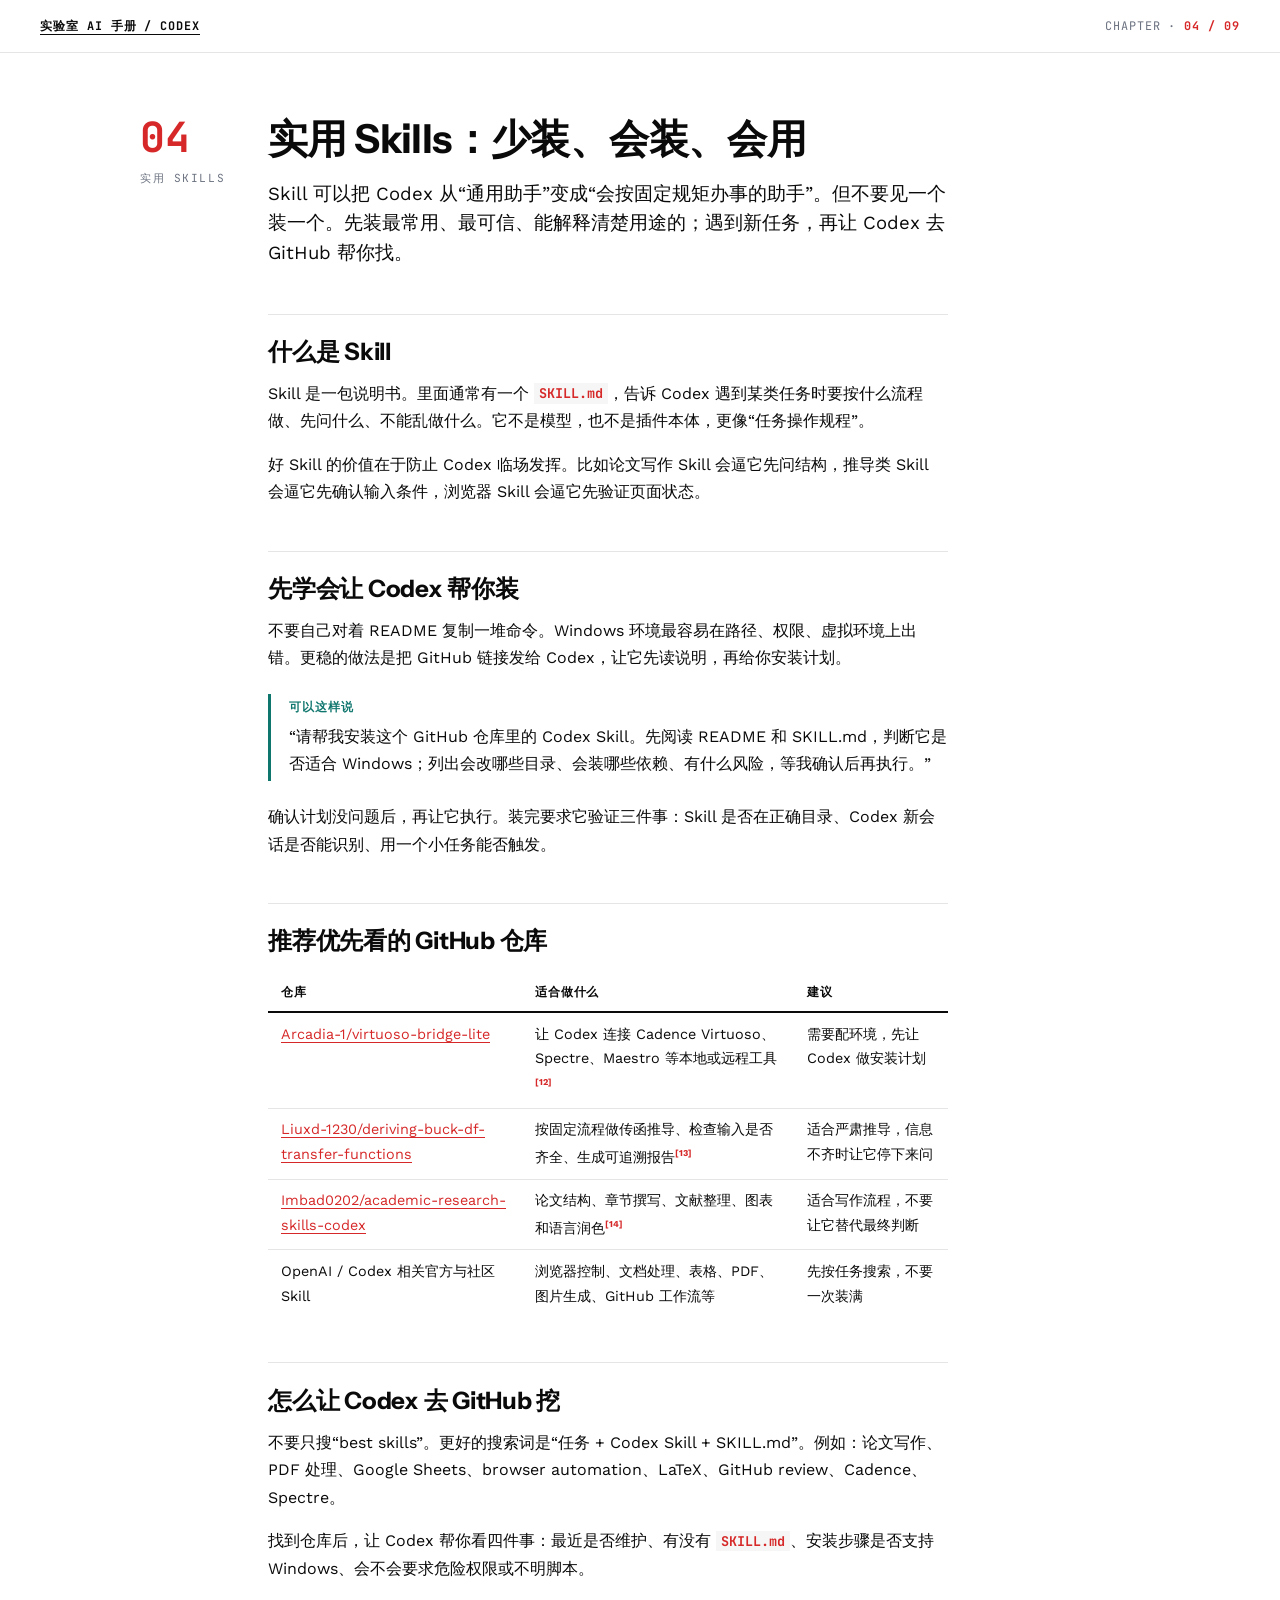
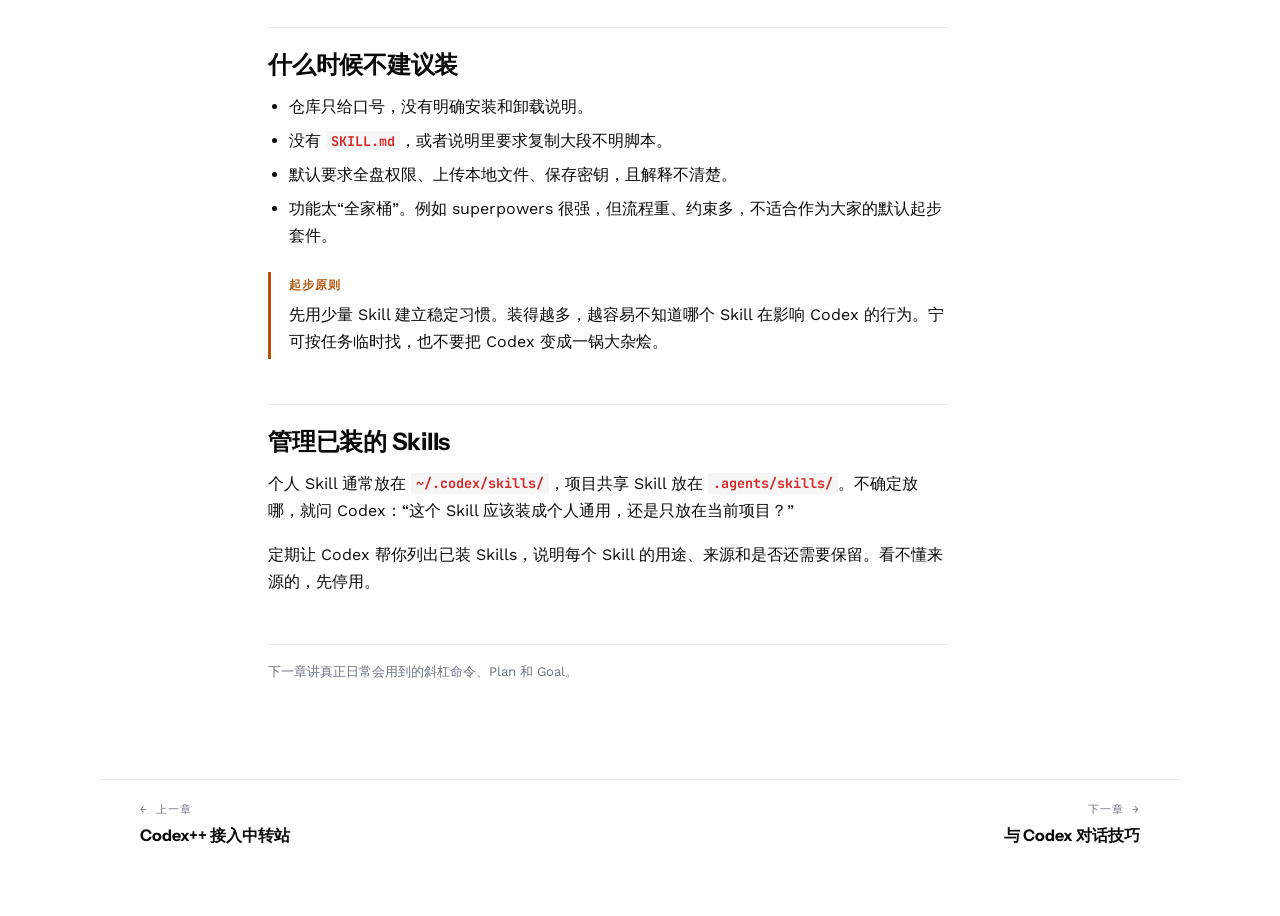
==== 04-skills.html @ 39ea9ee6 "Publish Codex lab manual" ====
<!-- Generated by Trae Work -->
<!DOCTYPE html>
<html lang="zh-CN">
<head>
<meta charset="UTF-8">
<meta name="viewport" content="width=device-width, initial-scale=1.0">
<title>实用 Skills · 实验室 AI 手册</title>
<link rel="stylesheet" href="./_shared/style.css">
</head>
<body>

<div class="topbar">
  <div class="tb-title"><a href="index.html">实验室 AI 手册 / Codex</a></div>
  <div class="tb-meta">Chapter · <b>04 / 09</b></div>
</div>

<div class="page">
  <div class="margin-col">
    <div class="ch-num">04</div>
    <div class="ch-label">实用 Skills</div>
  </div>
  <div class="content">

    <h1>实用 Skills：少装、会装、会用</h1>
    <p class="lead">Skill 可以把 Codex 从“通用助手”变成“会按固定规矩办事的助手”。但不要见一个装一个。先装最常用、最可信、能解释清楚用途的；遇到新任务，再让 Codex 去 GitHub 帮你找。</p>

    <h2>什么是 Skill</h2>
    <p>Skill 是一包说明书。里面通常有一个 <code>SKILL.md</code>，告诉 Codex 遇到某类任务时要按什么流程做、先问什么、不能乱做什么。它不是模型，也不是插件本体，更像“任务操作规程”。</p>
    <p>好 Skill 的价值在于防止 Codex 临场发挥。比如论文写作 Skill 会逼它先问结构，推导类 Skill 会逼它先确认输入条件，浏览器 Skill 会逼它先验证页面状态。</p>

    <h2>先学会让 Codex 帮你装</h2>
    <p>不要自己对着 README 复制一堆命令。Windows 环境最容易在路径、权限、虚拟环境上出错。更稳的做法是把 GitHub 链接发给 Codex，让它先读说明，再给你安装计划。</p>
    <div class="callout tip">
      <span class="cl-label">可以这样说</span>
      <p>“请帮我安装这个 GitHub 仓库里的 Codex Skill。先阅读 README 和 SKILL.md，判断它是否适合 Windows；列出会改哪些目录、会装哪些依赖、有什么风险，等我确认后再执行。”</p>
    </div>
    <p>确认计划没问题后，再让它执行。装完要求它验证三件事：Skill 是否在正确目录、Codex 新会话是否能识别、用一个小任务能否触发。</p>

    <h2>推荐优先看的 GitHub 仓库</h2>
    <div class="table-wrap">
    <table>
    <thead><tr><th>仓库</th><th>适合做什么</th><th>建议</th></tr></thead>
    <tbody>
      <tr><td><a href="https://github.com/Arcadia-1/virtuoso-bridge-lite" target="_blank" rel="noopener">Arcadia-1/virtuoso-bridge-lite</a></td><td>让 Codex 连接 Cadence Virtuoso、Spectre、Maestro 等本地或远程工具<sup><a href="08-troubleshoot.html#cite-12">[12]</a></sup></td><td>需要配环境，先让 Codex 做安装计划</td></tr>
      <tr><td><a href="https://github.com/Liuxd-1230/deriving-buck-df-transfer-functions" target="_blank" rel="noopener">Liuxd-1230/deriving-buck-df-transfer-functions</a></td><td>按固定流程做传函推导、检查输入是否齐全、生成可追溯报告<sup><a href="08-troubleshoot.html#cite-13">[13]</a></sup></td><td>适合严肃推导，信息不齐时让它停下来问</td></tr>
      <tr><td><a href="https://github.com/Imbad0202/academic-research-skills-codex" target="_blank" rel="noopener">Imbad0202/academic-research-skills-codex</a></td><td>论文结构、章节撰写、文献整理、图表和语言润色<sup><a href="08-troubleshoot.html#cite-14">[14]</a></sup></td><td>适合写作流程，不要让它替代最终判断</td></tr>
      <tr><td>OpenAI / Codex 相关官方与社区 Skill</td><td>浏览器控制、文档处理、表格、PDF、图片生成、GitHub 工作流等</td><td>先按任务搜索，不要一次装满</td></tr>
    </tbody>
    </table>
    </div>

    <h2>怎么让 Codex 去 GitHub 挖</h2>
    <p>不要只搜“best skills”。更好的搜索词是“任务 + Codex Skill + SKILL.md”。例如：论文写作、PDF 处理、Google Sheets、browser automation、LaTeX、GitHub review、Cadence、Spectre。</p>
    <p>找到仓库后，让 Codex 帮你看四件事：最近是否维护、有没有 <code>SKILL.md</code>、安装步骤是否支持 Windows、会不会要求危险权限或不明脚本。</p>

    <h2>什么时候不建议装</h2>
    <ul>
      <li>仓库只给口号，没有明确安装和卸载说明。</li>
      <li>没有 <code>SKILL.md</code>，或者说明里要求复制大段不明脚本。</li>
      <li>默认要求全盘权限、上传本地文件、保存密钥，且解释不清楚。</li>
      <li>功能太“全家桶”。例如 superpowers 很强，但流程重、约束多，不适合作为大家的默认起步套件。</li>
    </ul>

    <div class="callout warn">
      <span class="cl-label">起步原则</span>
      <p>先用少量 Skill 建立稳定习惯。装得越多，越容易不知道哪个 Skill 在影响 Codex 的行为。宁可按任务临时找，也不要把 Codex 变成一锅大杂烩。</p>
    </div>

    <h2>管理已装的 Skills</h2>
    <p>个人 Skill 通常放在 <code>~/.codex/skills/</code>，项目共享 Skill 放在 <code>.agents/skills/</code>。不确定放哪，就问 Codex：“这个 Skill 应该装成个人通用，还是只放在当前项目？”</p>
    <p>定期让 Codex 帮你列出已装 Skills，说明每个 Skill 的用途、来源和是否还需要保留。看不懂来源的，先停用。</p>

    <p class="footnote">下一章讲真正日常会用到的斜杠命令、Plan 和 Goal。</p>

  </div>
</div>

<div class="pagenav">
  <a href="03-relay.html" class="prev"><span class="pn-dir">← 上一章</span><span class="pn-title">Codex++ 接入中转站</span></a>
  <a href="05-dialogue.html" class="next"><span class="pn-dir">下一章 →</span><span class="pn-title">与 Codex 对话技巧</span></a>
</div>

</body>
</html>
---- _shared/style.css ----
/* ============================================================
   实验室 AI 使用说明书 · Swiss / Minimalist Stylesheet
   Shared across all chapter pages
   ============================================================ */

@font-face { font-family: 'InstrumentSans'; src: url('./fonts/InstrumentSans-Regular.ttf') format('truetype'); font-weight: 400; font-display: swap; }
@font-face { font-family: 'InstrumentSans'; src: url('./fonts/InstrumentSans-Bold.ttf') format('truetype'); font-weight: 700; font-display: swap; }
@font-face { font-family: 'InstrumentSans'; src: url('./fonts/InstrumentSans-Italic.ttf') format('truetype'); font-style: italic; font-display: swap; }
@font-face { font-family: 'WorkSans'; src: url('./fonts/WorkSans-Regular.ttf') format('truetype'); font-weight: 400; font-display: swap; }
@font-face { font-family: 'WorkSans'; src: url('./fonts/WorkSans-Bold.ttf') format('truetype'); font-weight: 700; font-display: swap; }
@font-face { font-family: 'WorkSans'; src: url('./fonts/WorkSans-Italic.ttf') format('truetype'); font-style: italic; font-display: swap; }
@font-face { font-family: 'JetBrainsMono'; src: url('./fonts/JetBrainsMono-Regular.ttf') format('truetype'); font-weight: 400; font-display: swap; }
@font-face { font-family: 'JetBrainsMono'; src: url('./fonts/JetBrainsMono-Bold.ttf') format('truetype'); font-weight: 700; font-display: swap; }

:root {
  --bg: #ffffff;
  --ink: #0a0a0a;
  --muted: #6b7280;
  --rule: #e5e5e5;
  --accent: #d62828;       /* Swiss red */
  --accent-soft: #fcecec;
  --bg2: #f6f6f6;
  --code-bg: #0f1115;
  --code-ink: #e6e6e6;
}

* { box-sizing: border-box; margin: 0; padding: 0; }
html { scroll-behavior: smooth; }

body {
  font-family: 'WorkSans', -apple-system, BlinkMacSystemFont, sans-serif;
  background: var(--bg);
  color: var(--ink);
  font-size: 16px;
  line-height: 1.72;
  -webkit-font-smoothing: antialiased;
  display: flex;
  flex-direction: column;
  min-height: 100vh;
}

/* ---- Top bar (Swiss: thin rule, flush-left label, right meta) ---- */
.topbar {
  display: flex;
  justify-content: space-between;
  align-items: baseline;
  padding: 1rem 2.5rem;
  border-bottom: 1px solid var(--rule);
  font-family: 'JetBrainsMono', monospace;
  font-size: 0.74rem;
  letter-spacing: 0.08em;
  text-transform: uppercase;
}
.topbar .tb-title { color: var(--ink); font-weight: 700; }
.topbar .tb-title a { color: var(--ink); text-decoration: none; }
.topbar .tb-title a:hover { color: var(--accent); }
.topbar .tb-meta { color: var(--muted); }
.topbar .tb-meta b { color: var(--accent); font-weight: 700; }

/* ---- Page shell: asymmetric Swiss grid ---- */
.page {
  flex: 1;
  display: grid;
  grid-template-columns: 96px minmax(0, 1fr) 1fr;
  column-gap: 2rem;
  max-width: 1080px;
  margin: 0 auto;
  width: 100%;
  padding: 4rem 2.5rem 5rem;
  min-width: 0;
}

/* Left margin column: chapter number + label */
.margin-col {
  grid-column: 1;
  position: sticky;
  top: 2rem;
  align-self: start;
  font-family: 'JetBrainsMono', monospace;
}
.margin-col .ch-num {
  font-size: 2.6rem;
  font-weight: 700;
  color: var(--accent);
  line-height: 1;
}
.margin-col .ch-label {
  font-size: 0.7rem;
  letter-spacing: 0.14em;
  text-transform: uppercase;
  color: var(--muted);
  margin-top: 0.6rem;
  writing-mode: horizontal-tb;
}

/* Content column spans the two right columns */
.content {
  grid-column: 2 / 4;
  max-width: 680px;
  min-width: 0;
}

/* ---- Typography ---- */
h1 {
  font-family: 'InstrumentSans', sans-serif;
  font-weight: 700;
  font-size: 2.5rem;
  line-height: 1.08;
  letter-spacing: -0.015em;
  margin-bottom: 1.2rem;
}
h2 {
  font-family: 'InstrumentSans', sans-serif;
  font-weight: 700;
  font-size: 1.5rem;
  line-height: 1.25;
  letter-spacing: -0.01em;
  margin: 2.8rem 0 0.8rem;
  padding-top: 1.4rem;
  border-top: 1px solid var(--rule);
}
h3 {
  font-family: 'InstrumentSans', sans-serif;
  font-weight: 700;
  font-size: 1.08rem;
  margin: 1.8rem 0 0.5rem;
}
h4 {
  font-family: 'InstrumentSans', sans-serif;
  font-weight: 700;
  font-size: 0.92rem;
  text-transform: uppercase;
  letter-spacing: 0.06em;
  color: var(--accent);
  margin: 1.4rem 0 0.4rem;
}

p { margin-bottom: 1rem; }
strong { font-weight: 700; }
em { font-style: italic; color: var(--muted); }

a { color: var(--accent); text-decoration: none; border-bottom: 1px solid currentColor; }
a:hover { color: var(--ink); border-bottom-color: var(--ink); }

ul, ol { margin: 0.3rem 0 1.1rem 1.3rem; }
li { margin-bottom: 0.4rem; }

/* ---- Lead paragraph (Swiss: larger intro) ---- */
.lead {
  font-size: 1.16rem;
  line-height: 1.6;
  color: var(--ink);
  margin-bottom: 1.6rem;
  font-weight: 400;
}

/* ---- Inline code ---- */
code {
  font-family: 'JetBrainsMono', monospace;
  font-size: 0.84em;
  background: var(--bg2);
  color: var(--accent);
  padding: 0.1em 0.38em;
  font-weight: 600;
  overflow-wrap: anywhere;
}

/* ---- Code blocks ---- */
pre {
  background: var(--code-bg);
  color: var(--code-ink);
  font-family: 'JetBrainsMono', monospace;
  font-size: 0.82rem;
  line-height: 1.6;
  padding: 1.1rem 1.3rem;
  overflow-x: auto;
  overflow-y: hidden;
  max-width: 100%;
  margin: 1rem 0 1.3rem;
  position: relative;
}
pre code {
  display: block;
  min-width: max-content;
  background: none;
  color: inherit;
  padding: 0;
  font-size: inherit;
  font-weight: 400;
  overflow-wrap: normal;
  white-space: pre;
}
pre .c-tok { color: #6b7785; }
pre .k-tok { color: #8ec5ff; }
pre .s-tok { color: #7fe0c0; }
pre .n-tok { color: #ffd089; }
.code-label {
  position: absolute; top: 0.55rem; right: 0.9rem;
  font-size: 0.64rem; color: #6b7785; letter-spacing: 0.08em; text-transform: uppercase;
}

/* ---- Callouts (minimal: left rule only) ---- */
.callout {
  border-left: 3px solid var(--accent);
  padding: 0.2rem 0 0.2rem 1.1rem;
  margin: 1.4rem 0;
}
.callout.warn { border-color: #b45309; }
.callout.tip { border-color: #0f766e; }
.callout .cl-label {
  font-family: 'InstrumentSans', sans-serif;
  font-weight: 700;
  font-size: 0.74rem;
  text-transform: uppercase;
  letter-spacing: 0.1em;
  margin-bottom: 0.3rem;
  display: block;
  color: var(--accent);
}
.callout.warn .cl-label { color: #b45309; }
.callout.tip .cl-label { color: #0f766e; }
.callout p:last-child { margin-bottom: 0; }

/* ---- Tables ---- */
.table-wrap { overflow-x: auto; max-height: 600px; margin: 1rem 0 1.4rem; }
table { width: 100%; border-collapse: collapse; font-size: 0.9rem; }
thead { border-bottom: 2px solid var(--ink); }
th {
  text-align: left; padding: 0.6rem 0.8rem 0.5rem;
  font-family: 'InstrumentSans', sans-serif; font-weight: 700; font-size: 0.76rem;
  text-transform: uppercase; letter-spacing: 0.06em; color: var(--ink);
  vertical-align: bottom;
}
td { padding: 0.55rem 0.8rem; border-bottom: 1px solid var(--rule); vertical-align: top; }
tbody tr:last-child td { border-bottom: none; }
td code { font-size: 0.8em; }

/* ---- Cards (minimal grid) ---- */
.card-grid { display: grid; grid-template-columns: repeat(2, 1fr); gap: 0; margin: 1.4rem 0; border-top: 1px solid var(--rule); border-left: 1px solid var(--rule); }
.card { padding: 1.3rem 1.4rem; border-right: 1px solid var(--rule); border-bottom: 1px solid var(--rule); }
.card .card-tag { font-family: 'JetBrainsMono', monospace; font-size: 0.66rem; color: var(--accent); letter-spacing: 0.08em; text-transform: uppercase; margin-bottom: 0.4rem; }
.card h4 { margin-top: 0; color: var(--ink); text-transform: none; letter-spacing: 0; font-size: 1rem; }
.card p { font-size: 0.88rem; color: var(--muted); margin-bottom: 0; }
.card p:last-child { margin-bottom: 0; }

/* ---- Figures / screenshots ---- */
.manual-figure {
  margin: 1.45rem 0 1.8rem;
  max-width: 100%;
}
.manual-figure img {
  display: block;
  width: 100%;
  max-width: 100%;
  height: auto;
  border: 1px solid var(--rule);
  background: #111;
}
.manual-figure figcaption {
  margin-top: 0.55rem;
  font-family: 'JetBrainsMono', monospace;
  font-size: 0.72rem;
  line-height: 1.5;
  color: var(--muted);
}

/* ---- Numbered steps ---- */
.steps { list-style: none; margin-left: 0; counter-reset: step; }
.steps > li { position: relative; padding-left: 2.5rem; margin-bottom: 1rem; counter-increment: step; }
.steps > li::before {
  content: counter(step, decimal-leading-zero);
  position: absolute; left: 0; top: 0.1rem;
  font-family: 'JetBrainsMono', monospace; font-size: 0.82rem; font-weight: 700;
  color: var(--accent);
}
.steps > li > strong:first-child { display: block; margin-bottom: 0.15rem; }

/* ---- Footnote ---- */
.footnote { font-size: 0.82rem; color: var(--muted); border-top: 1px solid var(--rule); padding-top: 1rem; margin-top: 3rem; }

/* ---- Bottom nav (prev/next) ---- */
.pagenav {
  display: flex;
  justify-content: space-between;
  align-items: stretch;
  max-width: 1080px;
  margin: 0 auto;
  width: 100%;
  padding: 0 2.5rem 3rem;
  border-top: 1px solid var(--rule);
}
.pagenav a {
  display: flex; flex-direction: column;
  text-decoration: none; border: none;
  padding: 1.2rem 0; max-width: 45%;
}
.pagenav a:hover .pn-title { color: var(--accent); }
.pagenav .pn-dir { font-family: 'JetBrainsMono', monospace; font-size: 0.68rem; letter-spacing: 0.1em; text-transform: uppercase; color: var(--muted); }
.pagenav .pn-title { font-family: 'InstrumentSans', sans-serif; font-weight: 700; font-size: 1rem; color: var(--ink); margin-top: 0.2rem; transition: color 0.15s; }
.pagenav .next { text-align: right; margin-left: auto; align-items: flex-end; }

/* ---- Sources ---- */
.sources { font-size: 0.84rem; color: var(--muted); }
.sources h2 { border-top: 2px solid var(--ink); padding-top: 1.2rem; }
.sources ol { padding-left: 1.3rem; margin-top: 1rem; }
.sources li { margin-bottom: 0.55rem; overflow-wrap: break-word; word-break: break-all; }
.sources .src-title { color: var(--ink); word-break: normal; }
.sources .src-url { display: block; margin-top: 0.15rem; font-size: 0.8rem; color: var(--accent); word-break: break-all; border: none; }
sup a { color: var(--accent); text-decoration: none; border: none; font-size: 0.75em; font-weight: 600; }
sup a:hover { color: var(--ink); }

/* ---- Responsive ---- */
@media (max-width: 860px) {
  .topbar { padding: 0.9rem 1.3rem; }
  .page { grid-template-columns: 1fr; padding: 2.5rem 1.3rem 3rem; column-gap: 0; }
  .margin-col { grid-column: 1; position: static; display: flex; align-items: baseline; gap: 0.8rem; margin-bottom: 1.5rem; }
  .margin-col .ch-num { font-size: 1.8rem; }
  .content { grid-column: 1; max-width: 100%; }
  .pagenav { padding: 0 1.3rem 2.5rem; }
  h1 { font-size: 1.9rem; }
  .card-grid { grid-template-columns: 1fr; }
}
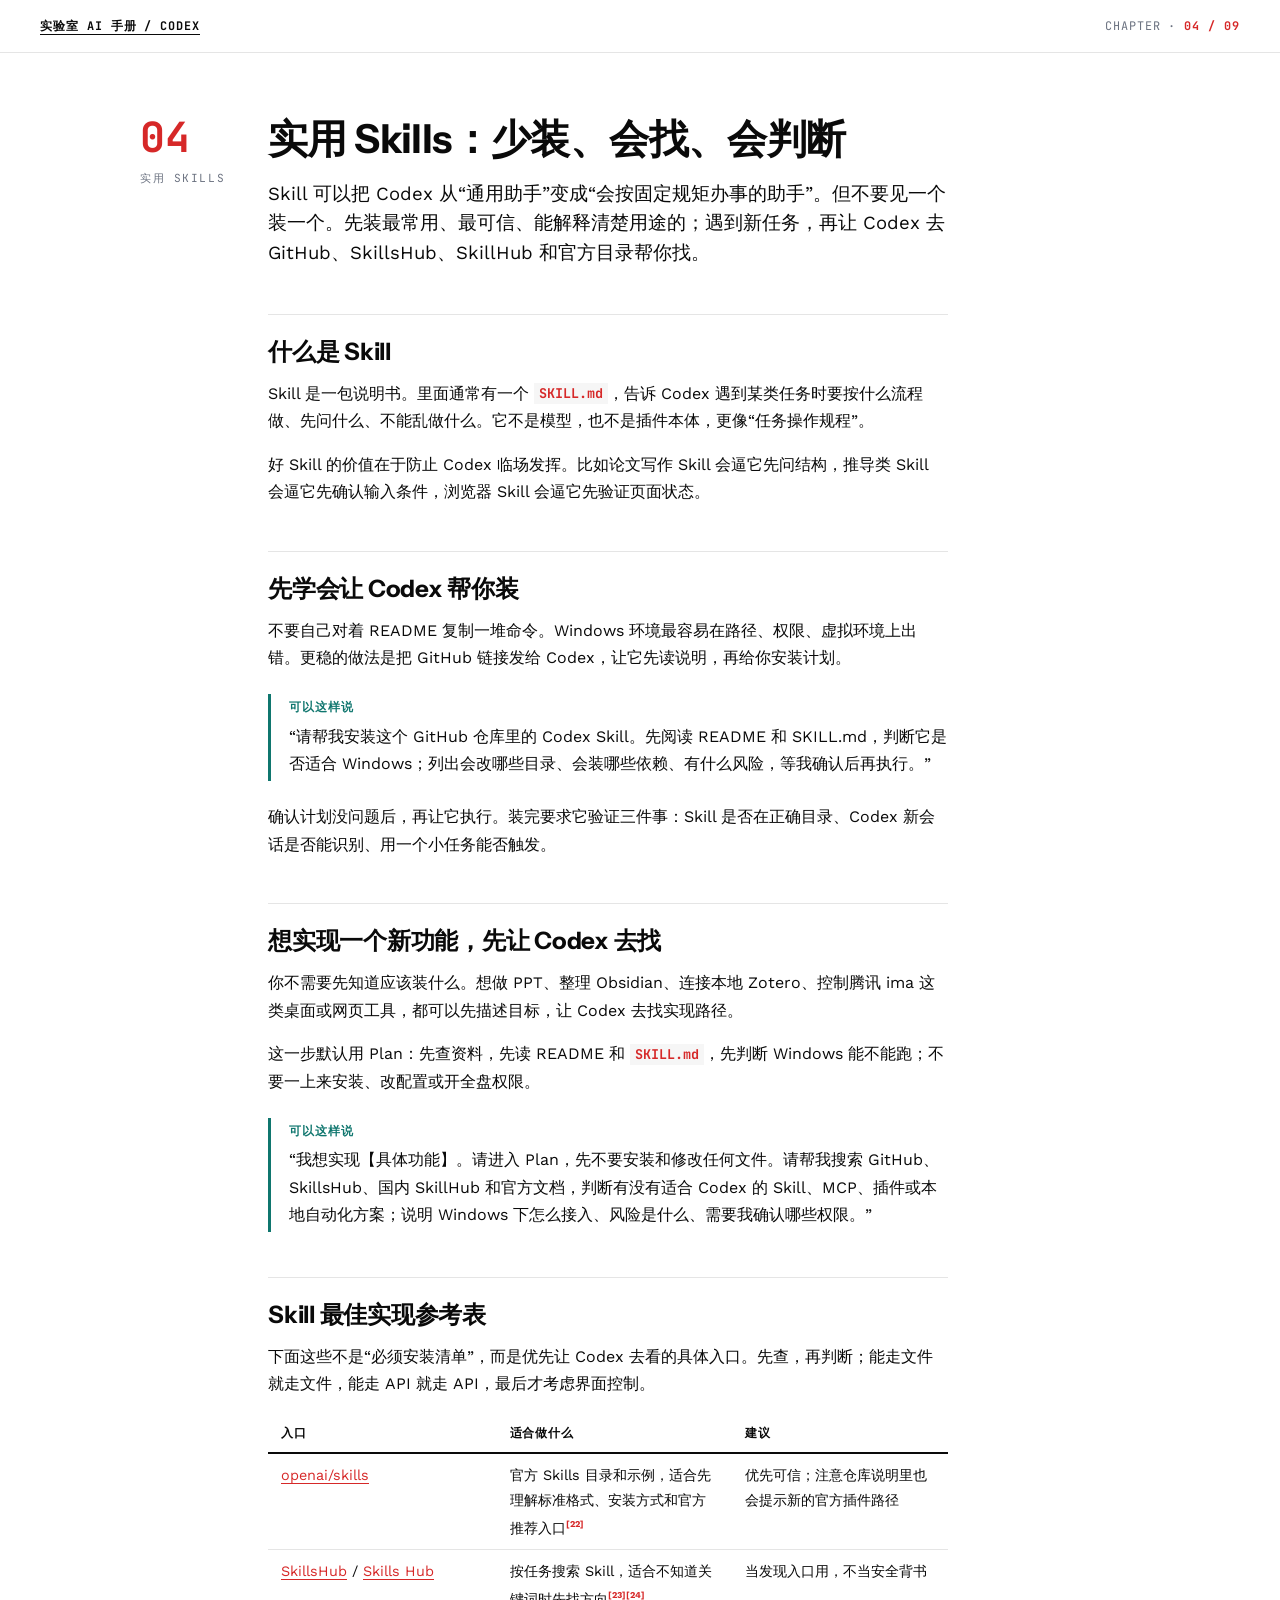
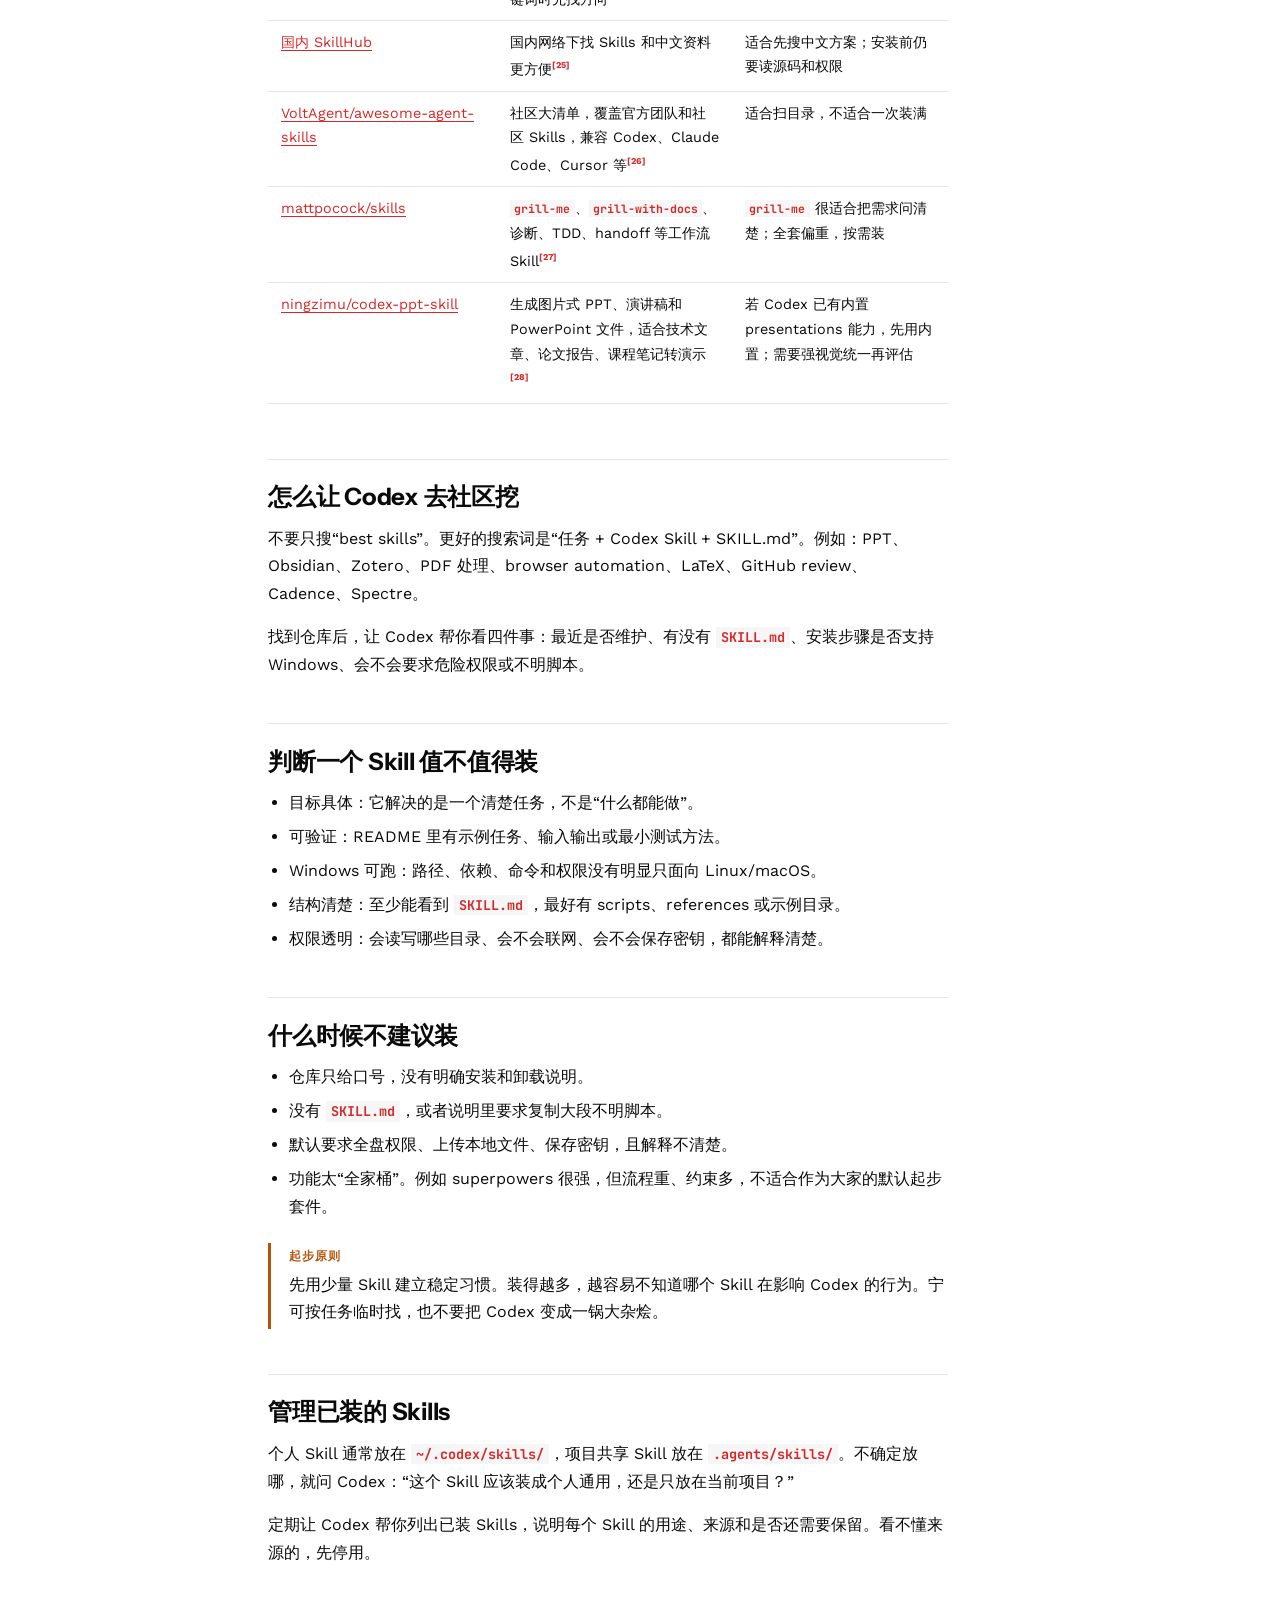
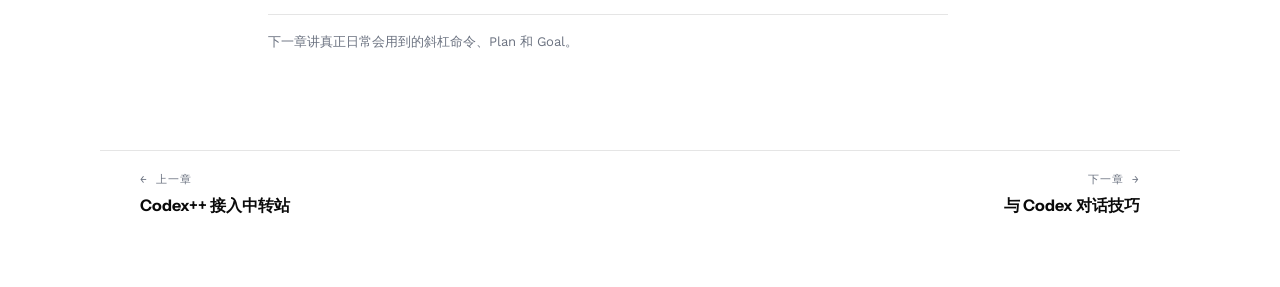
==== commit b7f42011: "Expand skill discovery guide" ====
--- a/04-skills.html
+++ b/04-skills.html
@@ -21,8 +21,8 @@
   </div>
   <div class="content">
 
-    <h1>实用 Skills：少装、会装、会用</h1>
-    <p class="lead">Skill 可以把 Codex 从“通用助手”变成“会按固定规矩办事的助手”。但不要见一个装一个。先装最常用、最可信、能解释清楚用途的；遇到新任务，再让 Codex 去 GitHub 帮你找。</p>
+    <h1>实用 Skills：少装、会找、会判断</h1>
+    <p class="lead">Skill 可以把 Codex 从“通用助手”变成“会按固定规矩办事的助手”。但不要见一个装一个。先装最常用、最可信、能解释清楚用途的；遇到新任务，再让 Codex 去 GitHub、SkillsHub、SkillHub 和官方目录帮你找。</p>
 
     <h2>什么是 Skill</h2>
     <p>Skill 是一包说明书。里面通常有一个 <code>SKILL.md</code>，告诉 Codex 遇到某类任务时要按什么流程做、先问什么、不能乱做什么。它不是模型，也不是插件本体，更像“任务操作规程”。</p>
@@ -36,22 +36,49 @@
     </div>
     <p>确认计划没问题后，再让它执行。装完要求它验证三件事：Skill 是否在正确目录、Codex 新会话是否能识别、用一个小任务能否触发。</p>
 
-    <h2>推荐优先看的 GitHub 仓库</h2>
+    <h2>想实现一个新功能，先让 Codex 去找</h2>
+    <p>你不需要先知道应该装什么。想做 PPT、整理 Obsidian、连接本地 Zotero、控制腾讯 ima 这类桌面或网页工具，都可以先描述目标，让 Codex 去找实现路径。</p>
+    <p>这一步默认用 Plan：先查资料，先读 README 和 <code>SKILL.md</code>，先判断 Windows 能不能跑；不要一上来安装、改配置或开全盘权限。</p>
+    <div class="callout tip">
+      <span class="cl-label">可以这样说</span>
+      <p>“我想实现【具体功能】。请进入 Plan，先不要安装和修改任何文件。请帮我搜索 GitHub、SkillsHub、国内 SkillHub 和官方文档，判断有没有适合 Codex 的 Skill、MCP、插件或本地自动化方案；说明 Windows 下怎么接入、风险是什么、需要我确认哪些权限。”</p>
+    </div>
+
+    <h2>Skill 最佳实现参考表</h2>
+    <p>下面这些不是“必须安装清单”，而是优先让 Codex 去看的具体入口。先查，再判断；能走文件就走文件，能走 API 就走 API，最后才考虑界面控制。</p>
     <div class="table-wrap">
     <table>
-    <thead><tr><th>仓库</th><th>适合做什么</th><th>建议</th></tr></thead>
+    <thead><tr><th>入口</th><th>适合做什么</th><th>建议</th></tr></thead>
     <tbody>
+      <tr><td><a href="https://github.com/openai/skills" target="_blank" rel="noopener">openai/skills</a></td><td>官方 Skills 目录和示例，适合先理解标准格式、安装方式和官方推荐入口<sup><a href="08-troubleshoot.html#cite-22">[22]</a></sup></td><td>优先可信；注意仓库说明里也会提示新的官方插件路径</td></tr>
+      <tr><td><a href="https://skillshub.wtf/" target="_blank" rel="noopener">SkillsHub</a> / <a href="https://www.skillshub.work/" target="_blank" rel="noopener">Skills Hub</a></td><td>按任务搜索 Skill，适合不知道关键词时先找方向<sup><a href="08-troubleshoot.html#cite-23">[23]</a></sup><sup><a href="08-troubleshoot.html#cite-24">[24]</a></sup></td><td>当发现入口用，不当安全背书</td></tr>
+      <tr><td><a href="https://skillhub.cn/" target="_blank" rel="noopener">国内 SkillHub</a></td><td>国内网络下找 Skills 和中文资料更方便<sup><a href="08-troubleshoot.html#cite-25">[25]</a></sup></td><td>适合先搜中文方案；安装前仍要读源码和权限</td></tr>
+      <tr><td><a href="https://github.com/VoltAgent/awesome-agent-skills" target="_blank" rel="noopener">VoltAgent/awesome-agent-skills</a></td><td>社区大清单，覆盖官方团队和社区 Skills，兼容 Codex、Claude Code、Cursor 等<sup><a href="08-troubleshoot.html#cite-26">[26]</a></sup></td><td>适合扫目录，不适合一次装满</td></tr>
+      <tr><td><a href="https://github.com/mattpocock/skills" target="_blank" rel="noopener">mattpocock/skills</a></td><td><code>grill-me</code>、<code>grill-with-docs</code>、诊断、TDD、handoff 等工作流 Skill<sup><a href="08-troubleshoot.html#cite-27">[27]</a></sup></td><td><code>grill-me</code> 很适合把需求问清楚；全套偏重，按需装</td></tr>
+      <tr><td><a href="https://github.com/ningzimu/codex-ppt-skill" target="_blank" rel="noopener">ningzimu/codex-ppt-skill</a></td><td>生成图片式 PPT、演讲稿和 PowerPoint 文件，适合技术文章、论文报告、课程笔记转演示<sup><a href="08-troubleshoot.html#cite-28">[28]</a></sup></td><td>若 Codex 已有内置 presentations 能力，先用内置；需要强视觉统一再评估</td></tr>
+      <tr><td><a href="https://github.com/SkyworkAI/Skywork-Skills" target="_blank" rel="noopener">SkyworkAI/Skywork-Skills</a></td><td>AI PPT、文档、表格、图片、搜索和音乐等办公套件 Skills<sup><a href="08-troubleshoot.html#cite-29">[29]</a></sup></td><td>适合作为办公类候选，不默认全装</td></tr>
+      <tr><td><a href="https://github.com/kepano/obsidian-skills" target="_blank" rel="noopener">kepano/obsidian-skills</a></td><td>Obsidian Markdown、Bases、JSON Canvas、Obsidian CLI 等 vault 工作流<sup><a href="08-troubleshoot.html#cite-30">[30]</a></sup></td><td>Obsidian 优先走 Markdown 文件和 vault 规则，不急着点界面</td></tr>
+      <tr><td><a href="https://github.com/zyf4321/zotero-obsidian-paper-reader-skill" target="_blank" rel="noopener">zyf4321/zotero-obsidian-paper-reader-skill</a></td><td>从 Zotero 或本地 PDF 生成双语 Obsidian 论文阅读包<sup><a href="08-troubleshoot.html#cite-31">[31]</a></sup></td><td>适合论文精读；先确认 PDF、截图和笔记输出目录</td></tr>
+      <tr><td><a href="https://github.com/WenyuChiou/research-hub" target="_blank" rel="noopener">WenyuChiou/research-hub</a></td><td>把 Zotero、Obsidian、NotebookLM 组织成可被 Agent 操作的研究工作台<sup><a href="08-troubleshoot.html#cite-32">[32]</a></sup></td><td>能力更重，适合先让 Codex 做架构和安装风险评估</td></tr>
       <tr><td><a href="https://github.com/Arcadia-1/virtuoso-bridge-lite" target="_blank" rel="noopener">Arcadia-1/virtuoso-bridge-lite</a></td><td>让 Codex 连接 Cadence Virtuoso、Spectre、Maestro 等本地或远程工具<sup><a href="08-troubleshoot.html#cite-12">[12]</a></sup></td><td>需要配环境，先让 Codex 做安装计划</td></tr>
       <tr><td><a href="https://github.com/Liuxd-1230/deriving-buck-df-transfer-functions" target="_blank" rel="noopener">Liuxd-1230/deriving-buck-df-transfer-functions</a></td><td>按固定流程做传函推导、检查输入是否齐全、生成可追溯报告<sup><a href="08-troubleshoot.html#cite-13">[13]</a></sup></td><td>适合严肃推导，信息不齐时让它停下来问</td></tr>
       <tr><td><a href="https://github.com/Imbad0202/academic-research-skills-codex" target="_blank" rel="noopener">Imbad0202/academic-research-skills-codex</a></td><td>论文结构、章节撰写、文献整理、图表和语言润色<sup><a href="08-troubleshoot.html#cite-14">[14]</a></sup></td><td>适合写作流程，不要让它替代最终判断</td></tr>
-      <tr><td>OpenAI / Codex 相关官方与社区 Skill</td><td>浏览器控制、文档处理、表格、PDF、图片生成、GitHub 工作流等</td><td>先按任务搜索，不要一次装满</td></tr>
     </tbody>
     </table>
     </div>
 
-    <h2>怎么让 Codex 去 GitHub 挖</h2>
-    <p>不要只搜“best skills”。更好的搜索词是“任务 + Codex Skill + SKILL.md”。例如：论文写作、PDF 处理、Google Sheets、browser automation、LaTeX、GitHub review、Cadence、Spectre。</p>
+    <h2>怎么让 Codex 去社区挖</h2>
+    <p>不要只搜“best skills”。更好的搜索词是“任务 + Codex Skill + SKILL.md”。例如：PPT、Obsidian、Zotero、PDF 处理、browser automation、LaTeX、GitHub review、Cadence、Spectre。</p>
     <p>找到仓库后，让 Codex 帮你看四件事：最近是否维护、有没有 <code>SKILL.md</code>、安装步骤是否支持 Windows、会不会要求危险权限或不明脚本。</p>
+
+    <h2>判断一个 Skill 值不值得装</h2>
+    <ul>
+      <li>目标具体：它解决的是一个清楚任务，不是“什么都能做”。</li>
+      <li>可验证：README 里有示例任务、输入输出或最小测试方法。</li>
+      <li>Windows 可跑：路径、依赖、命令和权限没有明显只面向 Linux/macOS。</li>
+      <li>结构清楚：至少能看到 <code>SKILL.md</code>，最好有 scripts、references 或示例目录。</li>
+      <li>权限透明：会读写哪些目录、会不会联网、会不会保存密钥，都能解释清楚。</li>
+    </ul>
 
     <h2>什么时候不建议装</h2>
     <ul>
